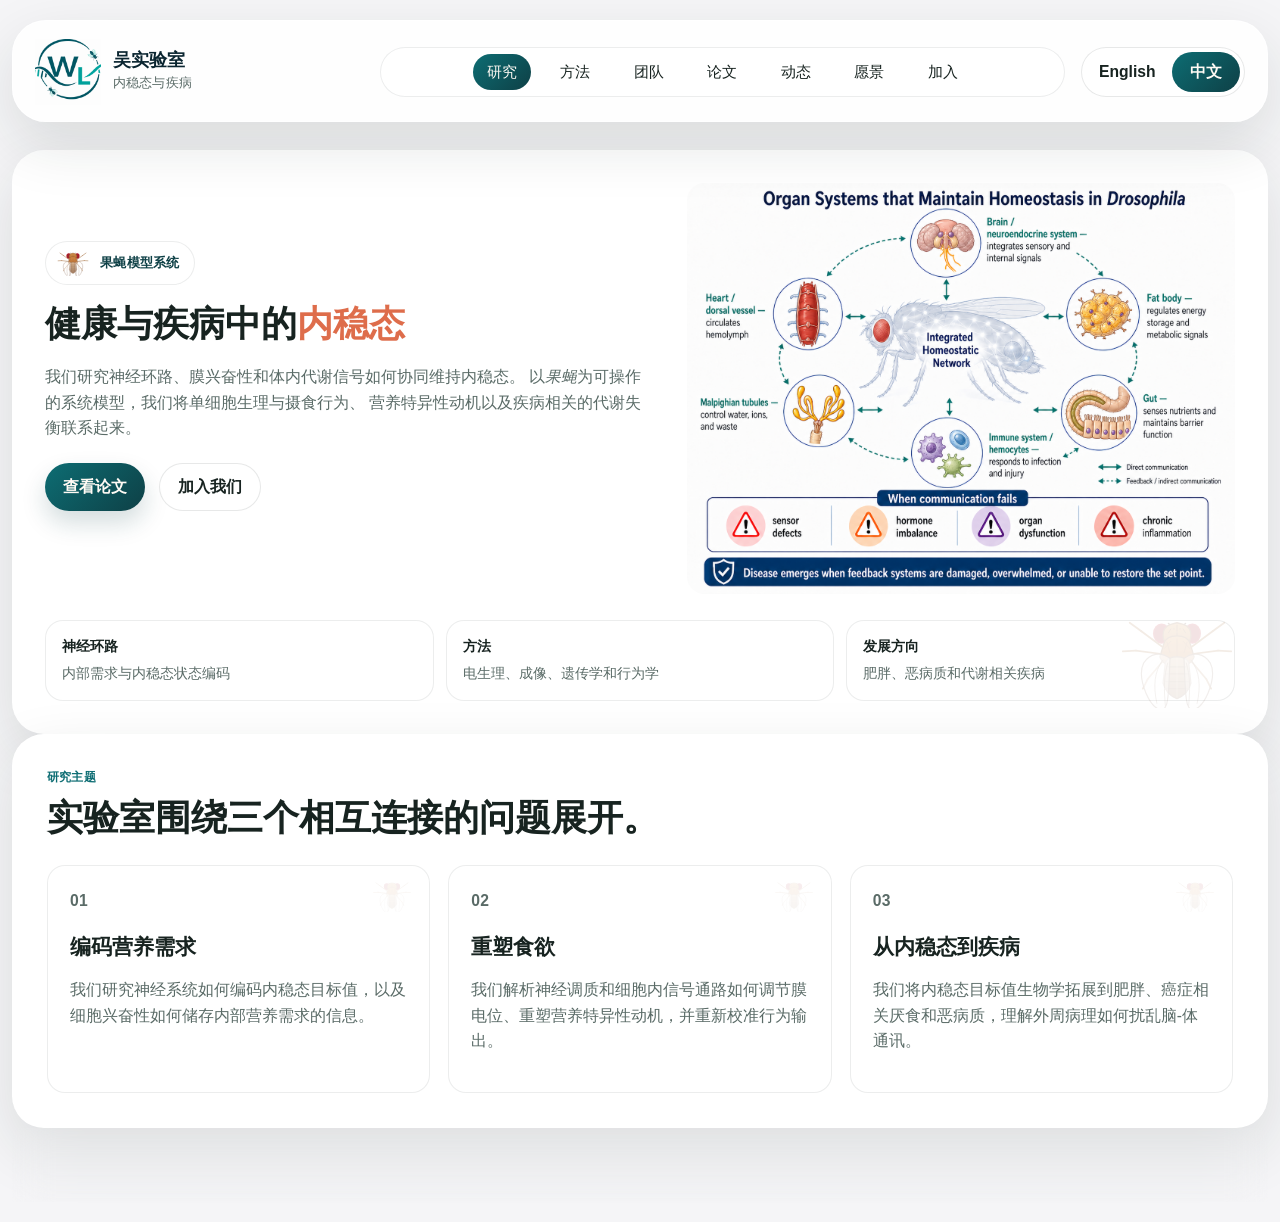
==== zh/index.html @ 18511878 "Refine Chinese nav rhythm" ====
<!DOCTYPE html>
<html lang="zh-Hans">
  <head>
    <meta charset="UTF-8" />
    <meta name="viewport" content="width=device-width, initial-scale=1.0" />
    <title>吴实验室 | 研究</title>
    <meta
      name="description"
      content="吴实验室研究蛋白质食欲、代谢和疾病中的神经调控机制。"
    />
    <link rel="alternate" hreflang="en" href="https://www.wuresearch.com/" />
    <link rel="alternate" hreflang="zh" href="https://www.wuresearch.com/zh/index.html" />
    <script>
      document.documentElement.classList.add("has-js");
    </script>
    <link rel="stylesheet" href="../styles.css?v=20260430-zh-nav-rhythm1" />
  </head>
  <body>
    <div class="page-shell">
      <header class="site-header">
        <a class="brand" href="./index.html" aria-label="吴实验室首页">
          <span class="brand-mark">WL</span>
          <span class="brand-text">
            <strong>吴实验室</strong>
            <span>内稳态与疾病</span>
          </span>
        </a>
        <nav class="site-nav" aria-label="主导航">
          <a class="is-active" href="./index.html">研究</a>
          <a href="./approach.html">方法</a>
          <a href="./people.html">团队</a>
          <a href="./publications.html">论文</a>
          <a href="./news.html">动态</a>
          <a href="./vision.html">愿景</a>
          <a href="./join.html">加入</a>
        </nav>
        <div class="language-switch" aria-label="语言">
          <a href="../index.html" lang="en">English</a>
          <span aria-current="true">中文</span>
        </div>
      </header>

      <main class="page-main">
        <section class="hero">
          <div class="hero-copy reveal">
            <div class="model-pill">
              <img src="../fly-badge-v2.svg" alt="" aria-hidden="true" />
              <span>果蝇模型系统</span>
            </div>
            <h1 class="hero-title hero-title-one-line">
              <span class="hero-line">健康与疾病中的<span class="hero-highlight">内稳态</span></span>
            </h1>
            <p class="hero-text">
              我们研究神经环路、膜兴奋性和体内代谢信号如何协同维持内稳态。
              以<em>果蝇</em>为可操作的系统模型，我们将单细胞生理与摄食行为、
              营养特异性动机以及疾病相关的代谢失衡联系起来。
            </p>
            <div class="hero-actions">
              <a class="button button-primary" href="./publications.html"
                >查看论文</a
              >
              <a class="button button-secondary" href="./join.html"
                >加入我们</a
              >
            </div>
          </div>

          <div class="hero-visual reveal" aria-hidden="true">
            <div class="signal-panel">
              <img
                class="hero-diagram"
                src="../him8.png"
                alt=""
              />
            </div>
          </div>

          <ul class="hero-metrics reveal" aria-label="研究方向概览">
            <li>
              <strong>神经环路</strong>
              <span>内部需求与内稳态状态编码</span>
            </li>
            <li>
              <strong>方法</strong>
              <span>电生理、成像、遗传学和行为学</span>
            </li>
            <li>
              <strong>发展方向</strong>
              <span>肥胖、恶病质和代谢相关疾病</span>
            </li>
          </ul>
        </section>

        <section class="section">
          <div class="section-heading reveal">
            <p class="eyebrow">研究主题</p>
            <h2 class="heading-one-line">实验室围绕三个相互连接的问题展开。</h2>
          </div>
          <div class="card-grid">
            <article class="feature-card reveal">
              <p class="card-index">01</p>
              <h3>编码营养需求</h3>
              <p>
                我们研究神经系统如何编码内稳态目标值，以及细胞兴奋性如何储存内部营养需求的信息。
              </p>
            </article>
            <article class="feature-card reveal">
              <p class="card-index">02</p>
              <h3>重塑食欲</h3>
              <p>
                我们解析神经调质和细胞内信号通路如何调节膜电位、重塑营养特异性动机，并重新校准行为输出。
              </p>
            </article>
            <article class="feature-card reveal">
              <p class="card-index">03</p>
              <h3>从内稳态到疾病</h3>
              <p>
                我们将内稳态目标值生物学拓展到肥胖、癌症相关厌食和恶病质，理解外周病理如何扰乱脑-体通讯。
              </p>
            </article>
          </div>
        </section>

      </main>

      <footer class="site-footer">
        <p><span id="year"></span> 吴实验室</p>
      </footer>
    </div>

    <script src="../script.js"></script>
  </body>
</html>
---- styles.css ----
:root {
  --bg: #f5f5f7;
  --paper: rgba(255, 255, 255, 0.92);
  --paper-strong: #ffffff;
  --ink: #172320;
  --muted: #5a6b67;
  --line: rgba(23, 35, 32, 0.12);
  --teal: #0d6d73;
  --teal-deep: #0e4046;
  --coral: #de6d4b;
  --gold: #c7a14a;
  --shadow: 0 22px 60px rgba(24, 38, 34, 0.12);
  --radius-xl: 32px;
  --radius-lg: 24px;
  --radius-md: 18px;
  --max-width: 1500px;
}

* {
  box-sizing: border-box;
}

html {
  scroll-behavior: smooth;
}

body {
  margin: 0;
  min-width: 320px;
  color: var(--ink);
  background: var(--bg);
  font-family: "Avenir Next", "Segoe UI", sans-serif;
}

html[lang="zh-Hans"] body {
  font-family:
    "PingFang SC",
    "Hiragino Sans GB",
    "Microsoft YaHei",
    "Noto Sans CJK SC",
    "Segoe UI",
    sans-serif;
}

body::before {
  content: none;
}

.page-shell {
  width: min(calc(100% - 24px), var(--max-width));
  margin: 20px auto;
}

.site-header,
.site-footer,
.section,
.hero,
.page-banner,
.spotlight-panel,
.join-panel {
  backdrop-filter: blur(18px);
}

.site-header {
  position: relative;
  z-index: 10;
  display: grid;
  grid-template-columns: minmax(238px, 0.48fr) minmax(660px, 1fr) auto;
  grid-template-areas: "brand nav language";
  align-items: center;
  gap: 16px;
  padding: 18px 22px 16px;
  background: rgba(255, 255, 255, 0.86);
  border: 1px solid rgba(255, 255, 255, 0.65);
  border-radius: 34px;
  box-shadow: var(--shadow);
}

.brand {
  grid-area: brand;
  display: inline-flex;
  align-items: center;
  gap: 12px;
  min-width: 0;
  color: inherit;
  text-decoration: none;
}

.brand-mark {
  display: block;
  flex: 0 0 auto;
  width: 66px;
  height: 66px;
  overflow: hidden;
  background: url("./him9.png?v=20260430-logo4") center / 148% auto no-repeat;
  color: transparent;
  font-size: 0;
}

.brand-text {
  display: grid;
  gap: 4px;
  min-width: 0;
}

.brand-text strong {
  color: #0a2530;
  font-size: 1.12rem;
  font-weight: 800;
  line-height: 0.98;
}

.brand-text span {
  color: var(--muted);
  font-size: 0.82rem;
  letter-spacing: 0.01em;
  white-space: nowrap;
}

.site-nav {
  grid-area: nav;
  display: flex;
  flex-wrap: nowrap;
  gap: clamp(28px, 3vw, 56px);
  align-items: center;
  justify-content: center;
  min-width: 0;
  width: 100%;
  overflow-x: visible;
  scrollbar-width: none;
  padding: 6px;
  border: 1px solid rgba(23, 35, 32, 0.08);
  border-radius: 999px;
  background: rgba(255, 255, 255, 0.42);
}

.site-nav::-webkit-scrollbar {
  display: none;
}

.site-nav a {
  flex: 0 0 auto;
  display: inline-flex;
  align-items: center;
  justify-content: center;
  color: var(--ink);
  text-decoration: none;
  font-size: 0.94rem;
  min-height: 36px;
  padding: 8px 14px;
  border-radius: 999px;
  text-align: center;
  transition:
    color 160ms ease,
    background-color 160ms ease,
    transform 160ms ease;
}

.site-nav a:hover,
.site-nav a:focus-visible {
  color: var(--teal);
  background: rgba(255, 255, 255, 0.56);
}

.site-nav a.is-active {
  color: #fffaf4;
  background: linear-gradient(135deg, var(--teal), var(--teal-deep));
}

.language-switch {
  grid-area: language;
  display: inline-flex;
  align-items: center;
  justify-self: end;
  gap: 3px;
  min-width: 164px;
  padding: 4px;
  border: 1px solid rgba(23, 35, 32, 0.1);
  border-radius: 999px;
  background: rgba(255, 255, 255, 0.78);
  font-size: 0.98rem;
  font-weight: 700;
  white-space: nowrap;
  box-shadow: inset 0 1px 0 rgba(255, 255, 255, 0.5);
}

.language-switch a,
.language-switch span {
  display: inline-flex;
  align-items: center;
  justify-content: center;
  flex: 1;
  min-height: 40px;
  padding: 0 13px;
  border-radius: 999px;
  color: var(--ink);
  text-decoration: none;
}

.language-switch a:hover,
.language-switch a:focus-visible {
  color: var(--teal);
  background: rgba(255, 255, 255, 0.72);
}

.language-switch span {
  color: #fffaf4;
  background: linear-gradient(135deg, var(--teal), var(--teal-deep));
}

.inline-link {
  color: var(--teal);
  font-weight: 700;
  text-decoration: none;
}

.hero {
  position: relative;
  display: grid;
  grid-template-columns: minmax(0, 1fr) minmax(390px, 0.9fr);
  gap: 24px 34px;
  align-items: center;
  margin-top: 28px;
  padding: 32px;
  background: #ffffff;
  border: 1px solid rgba(255, 255, 255, 0.72);
  border-radius: var(--radius-xl);
  box-shadow: var(--shadow);
  overflow: hidden;
}

.hero-copy {
  min-width: 0;
  max-width: none;
}

.hero::after,
.page-banner::after {
  position: absolute;
  right: 28px;
  bottom: 24px;
  width: 124px;
  height: 96px;
  background: url("./fly-badge-v2.svg") center / contain no-repeat;
  opacity: 0.12;
  pointer-events: none;
  content: "";
}

.page-banner::after {
  right: 18px;
  bottom: 14px;
  width: 108px;
  height: 84px;
  opacity: 0.07;
}

.page-main {
  margin-top: 28px;
}

.page-main > .section,
.page-main > .hero,
.page-main > .page-banner {
  margin-top: 0;
}

.page-main > * + * {
  margin-top: 24px;
}

.page-banner {
  position: relative;
  padding: 36px;
  background: #ffffff;
  border: 1px solid rgba(255, 255, 255, 0.72);
  border-radius: var(--radius-xl);
  box-shadow: var(--shadow);
}

.page-banner-grid {
  display: grid;
  grid-template-columns: minmax(0, 1.04fr) minmax(260px, 0.66fr);
  gap: 28px;
  align-items: center;
}

.page-banner-copy {
  min-width: 0;
  max-width: 38rem;
}

.page-banner h1 {
  margin: 0;
  max-width: 16ch;
  font-family: "Iowan Old Style", "Palatino Linotype", serif;
  font-size: clamp(1.72rem, 2.75vw, 2.55rem);
  line-height: 1.08;
  letter-spacing: -0.025em;
}

.page-banner-intro {
  max-width: 62ch;
  margin: 18px 0 0;
  color: var(--muted);
  font-size: 0.98rem;
  line-height: 1.68;
}

.page-banner-meta {
  display: grid;
  width: min(100%, 360px);
  gap: 14px;
  align-content: center;
  justify-self: end;
}

.page-banner-card {
  padding: 16px 18px;
  border: 1px solid rgba(23, 35, 32, 0.08);
  border-radius: var(--radius-md);
  background: rgba(255, 255, 255, 0.5);
  box-shadow: inset 0 1px 0 rgba(255, 255, 255, 0.42);
}

.page-banner-card strong {
  display: block;
  margin: 0 0 8px;
  color: var(--coral);
  font-size: 0.76rem;
  font-weight: 700;
  letter-spacing: 0.14em;
  text-transform: uppercase;
}

.page-banner-card p {
  margin: 0;
  color: var(--ink);
  font-size: 0.93rem;
  font-weight: 600;
  line-height: 1.42;
  max-width: 28ch;
}

.join-image-banner {
  display: grid;
  grid-template-columns: repeat(2, minmax(0, 1fr));
  gap: 18px;
  padding: 18px;
  background: #ffffff;
  border: 1px solid rgba(255, 255, 255, 0.68);
  border-radius: var(--radius-xl);
  box-shadow: var(--shadow);
}

.join-image-banner figure {
  margin: 0;
  overflow: hidden;
  border: 1px solid rgba(23, 35, 32, 0.08);
  border-radius: 8px;
  background: rgba(255, 255, 255, 0.42);
}

.join-image-banner img {
  display: block;
  width: 100%;
  aspect-ratio: 16 / 9;
  object-fit: cover;
}

.vision-image-banner {
  overflow: hidden;
  margin: 0 0 32px;
  padding: 0;
  background: rgba(255, 255, 255, 0.46);
  border: 1px solid rgba(23, 35, 32, 0.06);
  border-radius: var(--radius-xl);
}

.vision-image-banner img {
  display: block;
  width: 100%;
  height: auto;
  object-fit: contain;
  border-radius: var(--radius-xl);
}

.model-pill {
  display: inline-flex;
  align-items: center;
  gap: 10px;
  margin: 0 0 18px;
  padding: 8px 14px 8px 10px;
  border: 1px solid rgba(23, 35, 32, 0.08);
  border-radius: 999px;
  background: rgba(255, 255, 255, 0.62);
  color: var(--teal-deep);
  font-size: 0.8rem;
  font-weight: 700;
  letter-spacing: 0.06em;
  text-transform: uppercase;
  box-shadow: inset 0 1px 0 rgba(255, 255, 255, 0.4);
}

.model-pill img {
  width: 34px;
  height: 26px;
  object-fit: contain;
}

.eyebrow {
  margin: 0 0 10px;
  color: var(--teal);
  font-size: 0.78rem;
  font-weight: 700;
  letter-spacing: 0.14em;
  text-transform: uppercase;
}

.hero h1,
.section-heading h2,
.spotlight-copy h2,
.vision-copy h2,
.join-panel h2 {
  margin: 0;
  font-family: "Iowan Old Style", "Palatino Linotype", serif;
  font-weight: 700;
  line-height: 1.06;
}

.hero h1 {
  max-width: 20ch;
  font-size: clamp(1.82rem, 3vw, 2.6rem);
  letter-spacing: -0.025em;
  line-height: 1.08;
}

html[lang="zh-Hans"] .hero h1,
html[lang="zh-Hans"] .page-banner h1,
html[lang="zh-Hans"] .section-heading h2,
html[lang="zh-Hans"] .spotlight-copy h2,
html[lang="zh-Hans"] .vision-copy h2,
html[lang="zh-Hans"] .join-panel h2 {
  max-width: 18ch;
  letter-spacing: 0;
  line-height: 1.18;
}

html[lang="zh-Hans"] .eyebrow,
html[lang="zh-Hans"] .model-pill,
html[lang="zh-Hans"] .page-banner-card strong,
html[lang="zh-Hans"] .card-index,
html[lang="zh-Hans"] .timeline-year,
html[lang="zh-Hans"] .person-role,
html[lang="zh-Hans"] .news-date,
html[lang="zh-Hans"] .publication-year {
  letter-spacing: 0.02em;
}

html[lang="zh-Hans"] .site-nav a,
html[lang="zh-Hans"] .language-switch {
  letter-spacing: 0;
}

html[lang="zh-Hans"] .site-nav {
  gap: 0;
  justify-content: space-between;
  padding: 6px clamp(72px, 10vw, 92px);
}

html[lang="zh-Hans"] .hero h1 {
  max-width: 22ch;
  font-size: clamp(1.72rem, 2.8vw, 2.38rem);
}

.heading-one-line {
  max-width: none !important;
  white-space: nowrap;
}

.heading-balanced-lines {
  max-width: none !important;
}

.heading-balanced-lines span {
  display: block;
  white-space: nowrap;
}

.hero-title {
  display: grid;
  gap: 0;
}

.hero h1.hero-title-wide {
  max-width: 42ch;
}

.hero h1.hero-title-one-line {
  max-width: none;
  font-size: clamp(1.7rem, 2.35vw, 2.24rem);
  white-space: nowrap;
}

.hero-line {
  display: block;
  white-space: nowrap;
}

.hero-highlight {
  color: var(--coral);
  font-size: inherit;
}

.hero-text,
.section-lead,
.spotlight-copy p,
.approach-column p,
.vision-copy p,
.join-panel p,
.feature-card p,
.timeline-item p,
.contact-box p {
  color: var(--muted);
  line-height: 1.65;
  font-size: 0.98rem;
}

.hero-text {
  max-width: 76ch;
  margin: 18px 0 22px;
}

.email-contact {
  display: inline-flex;
  align-items: center;
  gap: 10px;
}

.email-icon {
  display: inline-grid;
  place-items: center;
  width: 34px;
  height: 34px;
  flex: 0 0 auto;
  color: var(--ink);
}

.email-icon svg {
  display: block;
  width: 100%;
  height: 100%;
  fill: currentColor;
}

.hero-actions {
  display: flex;
  flex-wrap: wrap;
  gap: 14px;
  margin-top: 6px;
  margin-bottom: 24px;
}

.button {
  display: inline-flex;
  align-items: center;
  justify-content: center;
  min-height: 48px;
  padding: 0 18px;
  border-radius: 999px;
  font-weight: 700;
  text-decoration: none;
  transition:
    transform 160ms ease,
    box-shadow 160ms ease,
    background-color 160ms ease;
}

.button:hover,
.button:focus-visible {
  transform: translateY(-2px);
}

.button-primary {
  color: #fffaf4;
  background: linear-gradient(135deg, var(--teal), var(--teal-deep));
  box-shadow: 0 12px 24px rgba(14, 64, 70, 0.18);
}

.button-secondary {
  color: var(--ink);
  background: rgba(255, 255, 255, 0.58);
  border: 1px solid rgba(23, 35, 32, 0.1);
}

.hero-metrics {
  grid-column: 1 / -1;
  display: grid;
  grid-template-columns: repeat(3, minmax(0, 1fr));
  gap: 12px;
  padding: 0;
  margin: 2px 0 0;
  list-style: none;
}

.hero-metrics li,
.feature-card,
.approach-column,
.timeline-item,
.vision-panel,
.contact-box,
.publication-item,
.person-card,
.news-item {
  border: 1px solid rgba(23, 35, 32, 0.08);
  border-radius: var(--radius-md);
  background: rgba(255, 255, 255, 0.48);
  box-shadow: inset 0 1px 0 rgba(255, 255, 255, 0.4);
}

.hero-metrics li {
  padding: 16px;
}

.hero-metrics strong {
  display: block;
  margin-bottom: 8px;
  font-size: 0.88rem;
}

.hero-metrics span {
  color: var(--muted);
  font-size: 0.85rem;
  line-height: 1.5;
}

.hero-visual {
  display: grid;
  place-items: center;
  align-self: stretch;
}

.signal-panel {
  width: min(100%, 780px);
}

.hero-diagram {
  display: block;
  width: 100%;
  height: auto;
  border-radius: var(--radius-md);
  overflow: hidden;
}

.section {
  margin-top: 24px;
  padding: 34px;
  background: #ffffff;
  border: 1px solid rgba(255, 255, 255, 0.62);
  border-radius: var(--radius-xl);
  box-shadow: var(--shadow);
}

.section-heading {
  max-width: 780px;
}

.section-heading h2,
.spotlight-copy h2,
.vision-copy h2,
.join-panel h2 {
  font-size: clamp(1.62rem, 2.85vw, 2.45rem);
  letter-spacing: -0.025em;
}

.section-lead {
  max-width: 70ch;
  margin: 18px 0 0;
}

.card-grid,
.timeline {
  display: grid;
  grid-template-columns: repeat(3, minmax(0, 1fr));
  gap: 18px;
}

.card-grid {
  margin-top: 26px;
}

.feature-card,
.approach-column,
.timeline-item,
.vision-panel,
.contact-box,
.publication-item,
.person-card,
.news-item {
  position: relative;
  padding: 22px;
}

.feature-card::before,
.approach-column::before,
.timeline-item::before,
.publication-item::before,
.person-card::before,
.news-item::before {
  position: absolute;
  right: 16px;
  top: 14px;
  width: 42px;
  height: 32px;
  background: url("./fly-badge-v2.svg") center / contain no-repeat;
  opacity: 0.08;
  content: "";
}

.card-index,
.timeline-year {
  margin: 0 0 18px;
  color: var(--coral);
  font-size: 0.82rem;
  font-weight: 700;
  letter-spacing: 0.12em;
  text-transform: uppercase;
}

.feature-card h3,
.approach-column h3,
.timeline-item h3,
.vision-panel h3,
.contact-box h3 {
  margin: 0 0 12px;
  font-family: "Iowan Old Style", "Palatino Linotype", serif;
  font-size: 1.34rem;
}

.spotlight-panel,
.join-panel {
  display: grid;
  grid-template-columns: minmax(0, 0.94fr) minmax(0, 1.06fr);
  gap: 20px;
  padding: 0;
  background: none;
  border: none;
  box-shadow: none;
}

.spotlight {
  padding: 0;
  background: none;
  border: none;
  box-shadow: none;
}

.spotlight-panel {
  gap: 0;
  overflow: hidden;
  border-radius: var(--radius-xl);
  background: #ffffff;
  border: 1px solid rgba(255, 255, 255, 0.78);
  box-shadow: var(--shadow);
}

.spotlight-copy,
.quote-block,
.join-panel > div,
.contact-box {
  padding: 32px;
  border-radius: var(--radius-xl);
}

.spotlight-copy,
.join-panel > div:first-child {
  background: #ffffff;
  border: 1px solid rgba(255, 255, 255, 0.72);
  box-shadow: var(--shadow);
}

.spotlight-copy {
  padding: 38px 34px 38px 38px;
  background: none;
  border: none;
  box-shadow: none;
}

.quote-block {
  position: relative;
  display: grid;
  place-items: center;
  padding: 38px 38px 38px 18px;
  background: none;
  border: none;
  box-shadow: none;
  overflow: hidden;
}

.quote-block::before {
  position: absolute;
  inset: 18px 20px 18px auto;
  width: 280px;
  height: 280px;
  border-radius: 50%;
  background: radial-gradient(circle, rgba(13, 109, 115, 0.06), transparent 72%);
  content: "";
}

.quote-flow-graphic {
  position: relative;
  z-index: 1;
  display: block;
  width: 100%;
  height: auto;
  max-width: 100%;
  border-radius: 24px;
}

.approach-image-card {
  display: flex;
  align-self: stretch;
  align-items: center;
  justify-content: center;
  min-width: 0;
  margin: 0;
  padding: 14px;
  overflow: hidden;
  border: 1px solid rgba(23, 35, 32, 0.08);
  border-radius: var(--radius-lg);
  background: rgba(255, 255, 255, 0.62);
  box-shadow: inset 0 1px 0 rgba(255, 255, 255, 0.4);
}

.approach-image-card img {
  display: block;
  width: 100%;
  height: auto;
  max-height: 560px;
  border-radius: 6px;
  object-fit: contain;
}

.approach-layout {
  display: grid;
  grid-template-columns: minmax(320px, 0.9fr) minmax(0, 1.1fr);
  gap: 28px;
  align-items: stretch;
  margin-top: 0;
}

.approach-toolkit {
  display: flex;
  flex-direction: column;
  gap: 20px;
  min-height: 100%;
  padding: 28px;
  border-radius: var(--radius-lg);
}

.toolkit-heading {
  max-width: 34rem;
}

.toolkit-heading h3 {
  margin-bottom: 10px;
}

.toolkit-heading p {
  margin: 0;
  color: var(--muted);
  font-size: 0.96rem;
  line-height: 1.55;
}

.toolkit-groups {
  display: grid;
  flex: 1;
  grid-template-rows: repeat(4, minmax(0, 1fr));
  gap: 14px;
}

.toolkit-item {
  display: grid;
  grid-template-columns: 46px minmax(0, 1fr);
  gap: 14px;
  align-items: center;
  min-height: 0;
  padding: 16px 18px;
  border: 1px solid rgba(23, 35, 32, 0.08);
  border-radius: 8px;
  background: rgba(255, 255, 255, 0.42);
}

.toolkit-item span {
  display: grid;
  place-items: center;
  width: 38px;
  height: 38px;
  border-radius: 50%;
  background: rgba(13, 109, 115, 0.1);
  color: var(--teal-deep);
  font-size: 0.76rem;
  font-weight: 800;
}

.toolkit-item h4 {
  margin: 0 0 4px;
  font-size: 1rem;
  line-height: 1.2;
}

.toolkit-item p {
  margin: 0;
  color: var(--muted);
  font-size: 0.9rem;
  line-height: 1.42;
}

.vision-layout,
.publication-list,
.people-grid,
.news-list {
  display: grid;
  grid-template-columns: repeat(2, minmax(0, 1fr));
  gap: 20px;
  margin-top: 26px;
}

.publication-list-single {
  grid-template-columns: 1fr;
}

.people-grid-column,
.news-list-column {
  grid-template-columns: 1fr;
}

.people-grid.people-grid-column,
.news-list.news-list-column {
  display: grid;
  grid-template-columns: minmax(0, 1fr) !important;
}

.publication-list-column {
  grid-template-columns: 1fr;
  gap: 0;
}

.publication-list.publication-list-force-single {
  display: grid;
  grid-template-columns: minmax(0, 1fr) !important;
  gap: 0;
}

.publication-list-column .publication-item {
  padding: 22px 0 20px;
}

.publication-list-column .publication-item {
  background: transparent;
  border: none;
  border-bottom: 1px solid rgba(23, 35, 32, 0.12);
  border-radius: 0;
  box-shadow: none;
}

.publication-list-column .publication-item::before {
  display: none;
}

.publication-list-column .publication-item h3 {
  margin: 0 0 8px;
  max-width: none;
  font-size: 1.42rem;
  line-height: 1.18;
  text-wrap: pretty;
}

.publication-list-column .publication-year {
  margin-bottom: 8px;
}

.publication-authors {
  margin: 0 0 6px;
  color: var(--teal);
  font-size: 0.94rem;
  font-weight: 700;
  line-height: 1.5;
}

.publication-list-column .publication-meta {
  margin-bottom: 0;
  color: var(--muted);
  font-size: 0.92rem;
  font-weight: 600;
  line-height: 1.55;
}

.publication-list-column .publication-item:last-child {
  padding-bottom: 0;
  border-bottom: none;
}

.people-list-style,
.news-list-style {
  gap: 0;
}

.people-list-style .person-card,
.news-list-style .news-item {
  background: transparent;
  border: none;
  border-bottom: 1px solid rgba(23, 35, 32, 0.12);
  border-radius: 0;
  box-shadow: none;
  padding: 24px 0 22px;
}

.people-list-style .person-card::before,
.news-list-style .news-item::before {
  display: none;
}

.people-list-style .person-card:last-child,
.news-list-style .news-item:last-child {
  padding-bottom: 0;
  border-bottom: none;
}

.people-list-style .person-card h3,
.news-list-style .news-item h3 {
  margin: 0 0 8px;
  max-width: 38ch;
  font-size: 1.42rem;
  line-height: 1.18;
}

.people-list-style .person-role,
.news-list-style .news-date {
  margin-bottom: 8px;
}

.people-list-style .person-card-featured {
  display: grid;
  grid-template-columns: 140px minmax(0, 1fr);
  gap: 22px;
  align-items: start;
}

.people-list-style .person-photo {
  width: 140px;
  border-radius: 18px;
  box-shadow: 0 12px 24px rgba(24, 38, 34, 0.1);
}

.people-list-style .person-card p:last-child,
.news-list-style .news-item p:last-child {
  margin-bottom: 0;
  color: var(--muted);
  line-height: 1.55;
}

.people-list-style .person-card.person-card-opportunity {
  display: grid;
  grid-template-columns: 140px minmax(0, 1fr);
  gap: 22px;
  align-items: center;
  margin-top: 28px;
  padding: 28px 0 0;
  background: transparent;
  border: none;
  border-radius: 8px;
  box-shadow: none;
}

.future-member-photo {
  display: block;
  width: 140px;
  aspect-ratio: 1 / 1;
  object-fit: contain;
  border-radius: 18px;
}

.people-list-style .person-card-opportunity .person-role {
  margin-bottom: 12px;
  color: var(--coral);
}

.people-list-style .person-card-opportunity h3 {
  max-width: none;
  margin-bottom: 0;
  font-size: 1.32rem;
  line-height: 1.24;
  overflow-x: auto;
  white-space: nowrap;
}

.news-list-style .news-item {
  max-width: 52rem;
}

.news-list-style .news-item h3 {
  max-width: 30ch;
}

.person-role,
.news-date {
  margin: 0 0 10px;
  color: var(--coral);
  font-size: 0.82rem;
  font-weight: 700;
  letter-spacing: 0.12em;
  text-transform: uppercase;
}

.person-card h3,
.news-item h3 {
  margin: 0 0 12px;
  font-family: "Iowan Old Style", "Palatino Linotype", serif;
  font-size: 1.32rem;
}

.person-card-featured {
  display: grid;
  grid-template-columns: 180px 1fr;
  gap: 20px;
  align-items: center;
}

.person-copy {
  min-width: 0;
}

.person-photo {
  display: block;
  width: 180px;
  aspect-ratio: 1 / 1;
  object-fit: cover;
  object-position: center top;
  margin: 0;
  border-radius: 20px;
  box-shadow: 0 14px 28px rgba(24, 38, 34, 0.12);
}

.person-card p:last-child,
.news-item p:last-child {
  margin-bottom: 0;
}

.publication-item h3 {
  margin: 0 0 10px;
  font-family: "Iowan Old Style", "Palatino Linotype", serif;
  font-size: 1.25rem;
  line-height: 1.2;
}

.publication-year,
.publication-meta {
  margin: 0 0 10px;
}

.publication-year {
  color: var(--coral);
  font-size: 0.82rem;
  font-weight: 700;
  letter-spacing: 0.12em;
  text-transform: uppercase;
}

.publication-meta {
  color: var(--teal);
  font-size: 0.9rem;
  font-weight: 700;
}

.publication-item p:last-child {
  margin-bottom: 0;
}

.stack-list {
  display: grid;
  gap: 12px;
  padding: 0;
  margin: 0;
  list-style: none;
}

.stack-list li {
  position: relative;
  padding-left: 20px;
  color: var(--muted);
  line-height: 1.55;
}

.stack-list li::before {
  position: absolute;
  left: 0;
  top: 0.55em;
  width: 8px;
  height: 8px;
  border-radius: 50%;
  background: var(--coral);
  content: "";
}

.timeline {
  margin-top: 26px;
}

.timeline-item {
  position: relative;
  overflow: hidden;
}

.timeline-item::after {
  position: absolute;
  inset: auto -24px -24px auto;
  width: 100px;
  height: 100px;
  border-radius: 50%;
  background: radial-gradient(circle, rgba(199, 161, 74, 0.16), transparent 68%);
  content: "";
}

.vision-layout {
  align-items: start;
  margin-top: 0;
}

.vision-copy,
.vision-panel {
  padding: 0;
  background: none;
  border: none;
  box-shadow: none;
}

.vision-panel {
  padding: 28px;
  background: rgba(255, 255, 255, 0.52);
  border: 1px solid rgba(23, 35, 32, 0.08);
  border-radius: var(--radius-xl);
}

.join-panel {
  align-items: stretch;
  grid-template-columns: repeat(2, minmax(0, 1fr));
  gap: 18px;
}

.join-section {
  padding: 18px;
  background: #ffffff;
  border: 1px solid rgba(255, 255, 255, 0.68);
  border-radius: var(--radius-xl);
  box-shadow: var(--shadow);
}

.join-panel > div,
.join-panel .contact-box {
  border-radius: 8px;
}

.join-panel .contact-box {
  background: #ffffff;
  border: 1px solid rgba(255, 255, 255, 0.72);
  box-shadow: var(--shadow);
}

.contact-box {
  display: grid;
  align-content: start;
  gap: 10px;
  background: rgba(255, 255, 255, 0.52);
}

.site-footer {
  display: flex;
  justify-content: space-between;
  gap: 20px;
  padding: 22px 10px 34px;
  color: var(--muted);
  font-size: 0.86rem;
}

.site-footer p {
  margin: 0;
}

.has-js .reveal {
  opacity: 0;
  transform: translateY(18px);
  transition:
    opacity 720ms ease,
    transform 720ms ease;
}

.has-js .reveal.is-visible {
  opacity: 1;
  transform: translateY(0);
}

@media (prefers-reduced-motion: reduce) {
  html {
    scroll-behavior: auto;
  }

  .button,
  .has-js .reveal {
    transition: none;
  }

  .has-js .reveal {
    opacity: 1;
    transform: none;
  }
}

@media (max-width: 1120px) {
  .site-header {
    grid-template-columns: minmax(0, 1fr) auto;
    grid-template-areas:
      "brand language"
      "nav nav";
  }
}

@media (max-width: 1024px) {
  .hero,
  .spotlight-panel,
  .join-panel,
  .approach-layout,
  .vision-layout,
  .card-grid,
  .timeline,
  .publication-list,
  .people-grid,
  .news-list {
    grid-template-columns: 1fr;
  }

  .hero h1 {
    max-width: 20ch;
    font-size: clamp(1.78rem, 3.7vw, 2.42rem);
  }

  .hero h1.hero-title-one-line {
    max-width: none;
    font-size: clamp(1.62rem, 2.75vw, 2.1rem);
    white-space: nowrap;
  }

  .hero-title-one-line .hero-line {
    white-space: nowrap;
  }

  .hero-line {
    white-space: normal;
  }

  .hero-metrics {
    grid-template-columns: 1fr;
  }

  .signal-panel {
    max-width: 620px;
  }

  .page-banner-grid {
    grid-template-columns: 1fr;
  }

  .page-banner-meta {
    width: 100%;
    justify-self: stretch;
    grid-template-columns: repeat(2, minmax(0, 1fr));
  }

  .join-image-banner {
    grid-template-columns: 1fr;
  }
}

@media (max-width: 720px) {
  .page-shell {
    width: min(calc(100% - 20px), var(--max-width));
    margin: 10px auto;
  }

  .site-header {
    position: static;
    grid-template-columns: minmax(0, 1fr) auto;
    grid-template-areas:
      "brand language"
      "nav nav";
    padding: 16px 18px;
    border-radius: 28px;
  }

  .brand {
    gap: 10px;
  }

  .brand-mark {
    width: 54px;
    height: 54px;
  }

  .brand-text strong {
    font-size: 1rem;
  }

  .brand-text span {
    font-size: 0.74rem;
  }

  .site-nav {
    justify-content: center;
    gap: 4px;
    overflow-x: auto;
  }

  html[lang="zh-Hans"] .site-nav {
    justify-content: center;
    gap: 4px;
    padding: 6px;
  }

  .site-nav a {
    flex: 0 0 auto;
    font-size: 0.86rem;
    min-height: 34px;
    padding: 7px 9px;
  }

  .language-switch {
    min-width: 132px;
    font-size: 0.9rem;
  }

  .language-switch a,
  .language-switch span {
    min-height: 36px;
    padding: 0 10px;
  }

  .hero,
  .section {
    padding: 24px 20px;
  }

  .hero::after,
  .page-banner::after {
    width: 88px;
    height: 68px;
    right: 18px;
    bottom: 18px;
  }

  .signal-card {
    min-width: 0;
    max-width: 140px;
    padding: 12px;
  }

  .spotlight-copy,
  .quote-block,
  .join-panel > div,
  .contact-box {
    padding: 24px 20px;
  }

  .hero h1 {
    max-width: 20ch;
    font-size: clamp(1.58rem, 6vw, 2.08rem);
    line-height: 1.1;
  }

  .hero h1.hero-title-one-line {
    max-width: 20ch;
    white-space: normal;
  }

  .hero-title-one-line .hero-line {
    white-space: normal;
  }

  .hero-copy {
    max-width: none;
  }

  .page-banner h1,
  .section-heading h2,
  .spotlight-copy h2,
  .vision-copy h2,
  .join-panel h2 {
    font-size: clamp(1.36rem, 5.5vw, 1.88rem);
    line-height: 1.12;
  }

  .page-banner-meta {
    grid-template-columns: 1fr;
  }

  .feature-card h3,
  .approach-column h3,
  .timeline-item h3,
  .vision-panel h3,
  .contact-box h3,
  .publication-list-column .publication-item h3,
  .people-list-style .person-card h3,
  .news-list-style .news-item h3 {
    font-size: 1.2rem;
  }

  .site-footer {
    flex-direction: column;
    padding: 20px 6px 28px;
  }

  .person-card-featured {
    grid-template-columns: 1fr;
  }

  .people-list-style .person-card.person-card-opportunity {
    grid-template-columns: 1fr;
    gap: 18px;
  }

  .person-photo {
    width: min(100%, 160px);
    margin: 0 0 16px;
  }

  .future-member-photo {
    width: min(100%, 160px);
  }
}

@media (max-width: 460px) {
  .brand-text span {
    display: none;
  }
}
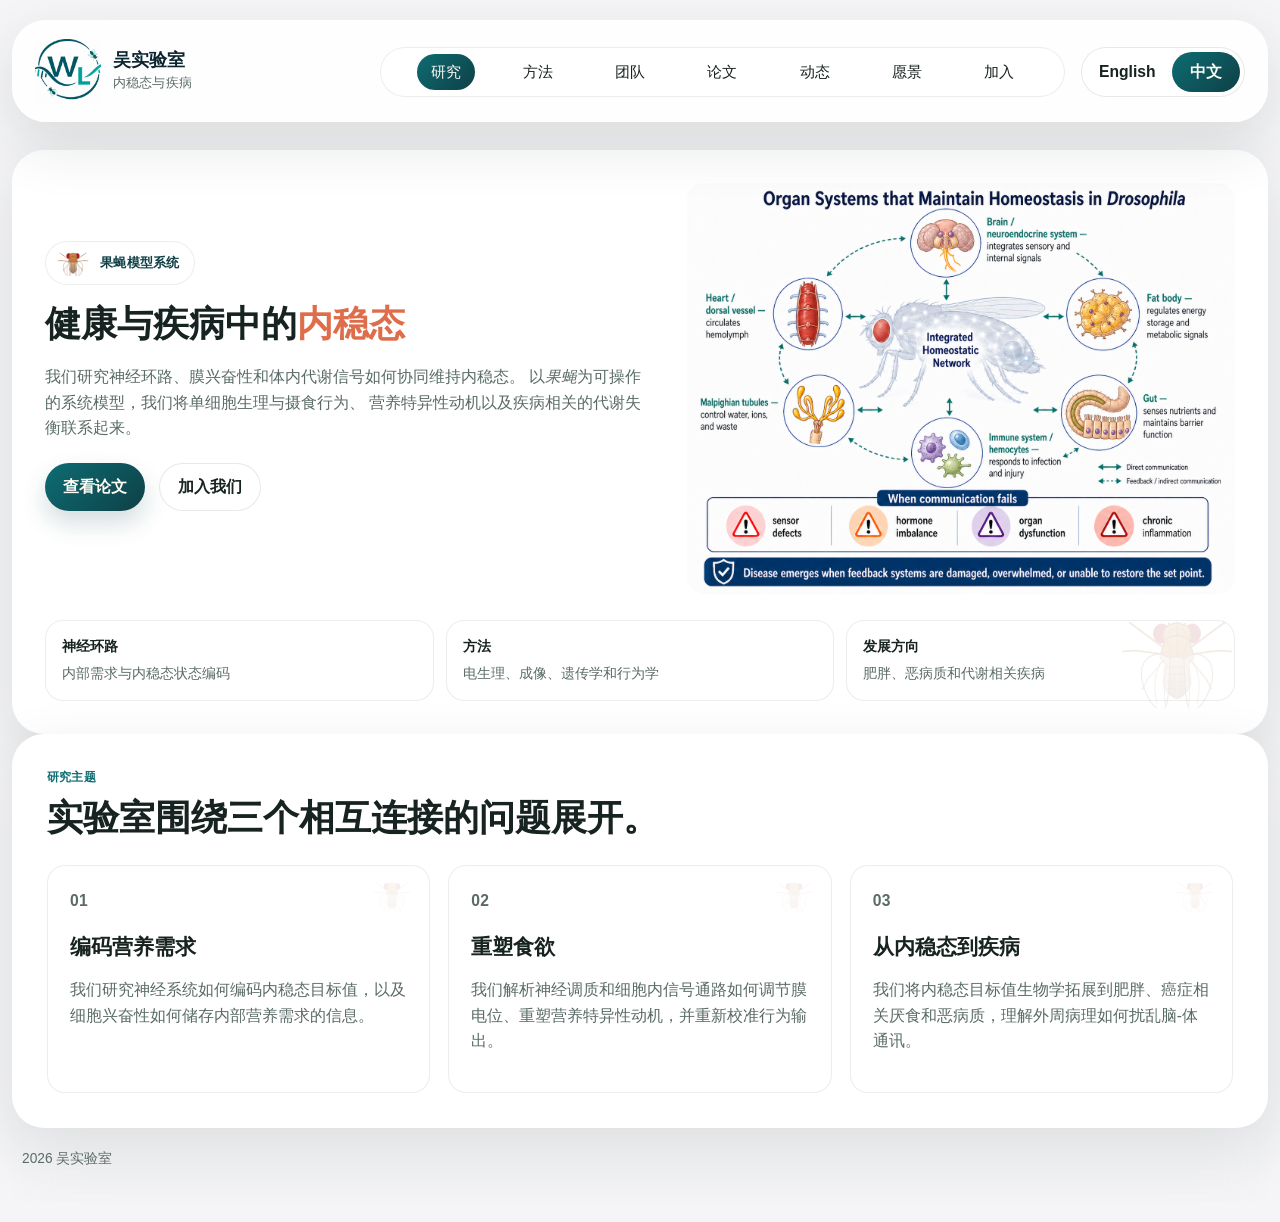
==== commit 5c78211c: "Reduce Chinese nav side padding" ====
--- a/zh/index.html
+++ b/zh/index.html
@@ -13,7 +13,7 @@
     <script>
       document.documentElement.classList.add("has-js");
     </script>
-    <link rel="stylesheet" href="../styles.css?v=20260430-zh-nav-rhythm1" />
+    <link rel="stylesheet" href="../styles.css?v=20260430-zh-nav-rhythm2" />
   </head>
   <body>
     <div class="page-shell">
--- a/styles.css
+++ b/styles.css
@@ -465,7 +465,7 @@
 html[lang="zh-Hans"] .site-nav {
   gap: 0;
   justify-content: space-between;
-  padding: 6px clamp(72px, 10vw, 92px);
+  padding: 6px clamp(22px, 4vw, 36px);
 }
 
 html[lang="zh-Hans"] .hero h1 {
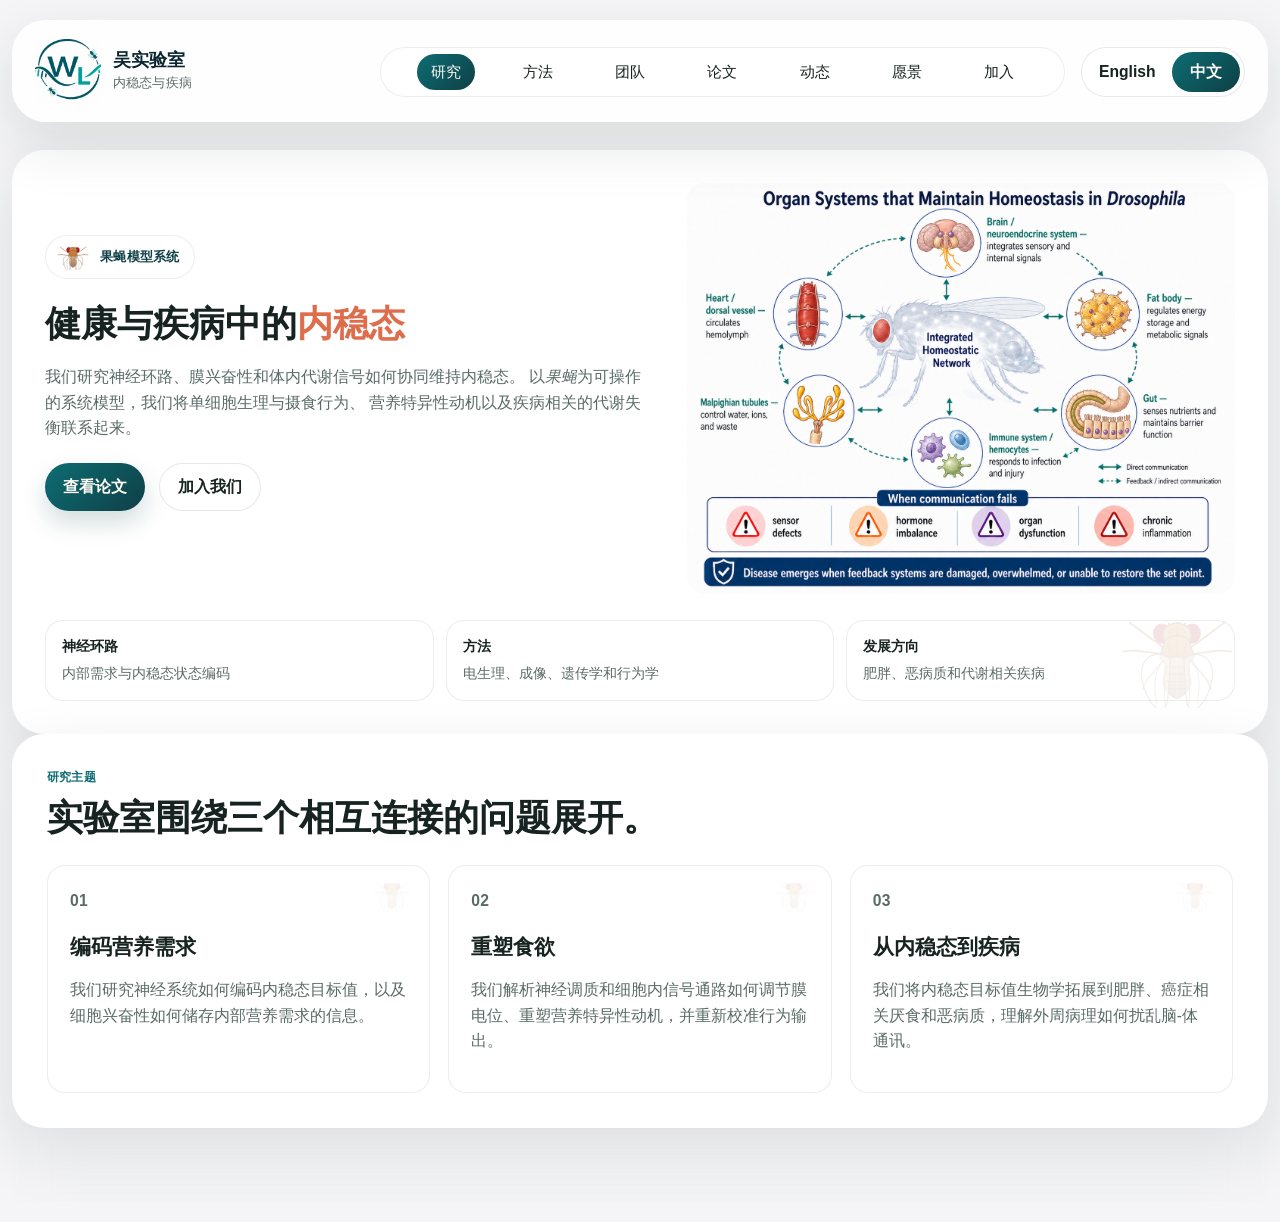
==== commit 7be0f2d2: "Adjust hero pill and button spacing" ====
--- a/zh/index.html
+++ b/zh/index.html
@@ -13,7 +13,7 @@
     <script>
       document.documentElement.classList.add("has-js");
     </script>
-    <link rel="stylesheet" href="../styles.css?v=20260430-zh-nav-rhythm2" />
+    <link rel="stylesheet" href="../styles.css?v=20260430-hero-balance2" />
   </head>
   <body>
     <div class="page-shell">
--- a/styles.css
+++ b/styles.css
@@ -399,6 +399,7 @@
   font-weight: 700;
   letter-spacing: 0.06em;
   text-transform: uppercase;
+  transform: translateY(-6px);
   box-shadow: inset 0 1px 0 rgba(255, 255, 255, 0.4);
 }
 
@@ -557,7 +558,7 @@
   display: flex;
   flex-wrap: wrap;
   gap: 14px;
-  margin-top: 6px;
+  margin-top: 14px;
   margin-bottom: 24px;
 }
 
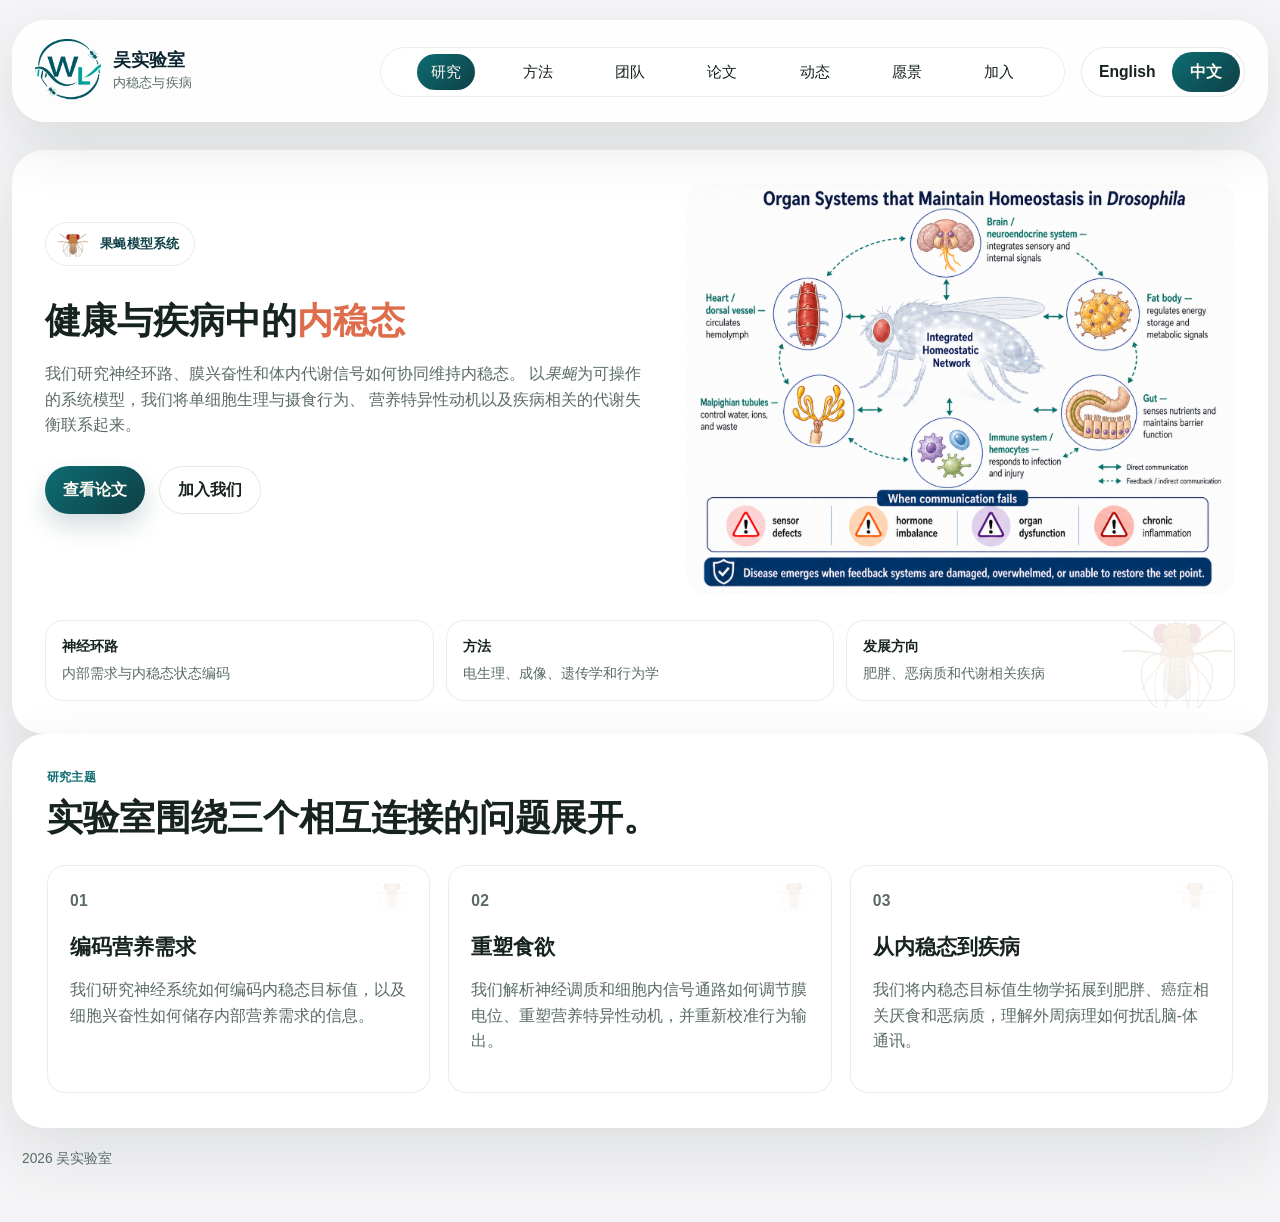
==== commit 476b9b6f: "Make hero spacing adjustment visible" ====
--- a/zh/index.html
+++ b/zh/index.html
@@ -13,7 +13,7 @@
     <script>
       document.documentElement.classList.add("has-js");
     </script>
-    <link rel="stylesheet" href="../styles.css?v=20260430-hero-balance2" />
+    <link rel="stylesheet" href="../styles.css?v=20260430-hero-balance3" />
   </head>
   <body>
     <div class="page-shell">
--- a/styles.css
+++ b/styles.css
@@ -399,7 +399,7 @@
   font-weight: 700;
   letter-spacing: 0.06em;
   text-transform: uppercase;
-  transform: translateY(-6px);
+  transform: translateY(-16px);
   box-shadow: inset 0 1px 0 rgba(255, 255, 255, 0.4);
 }
 
@@ -558,7 +558,7 @@
   display: flex;
   flex-wrap: wrap;
   gap: 14px;
-  margin-top: 14px;
+  margin-top: 28px;
   margin-bottom: 24px;
 }
 
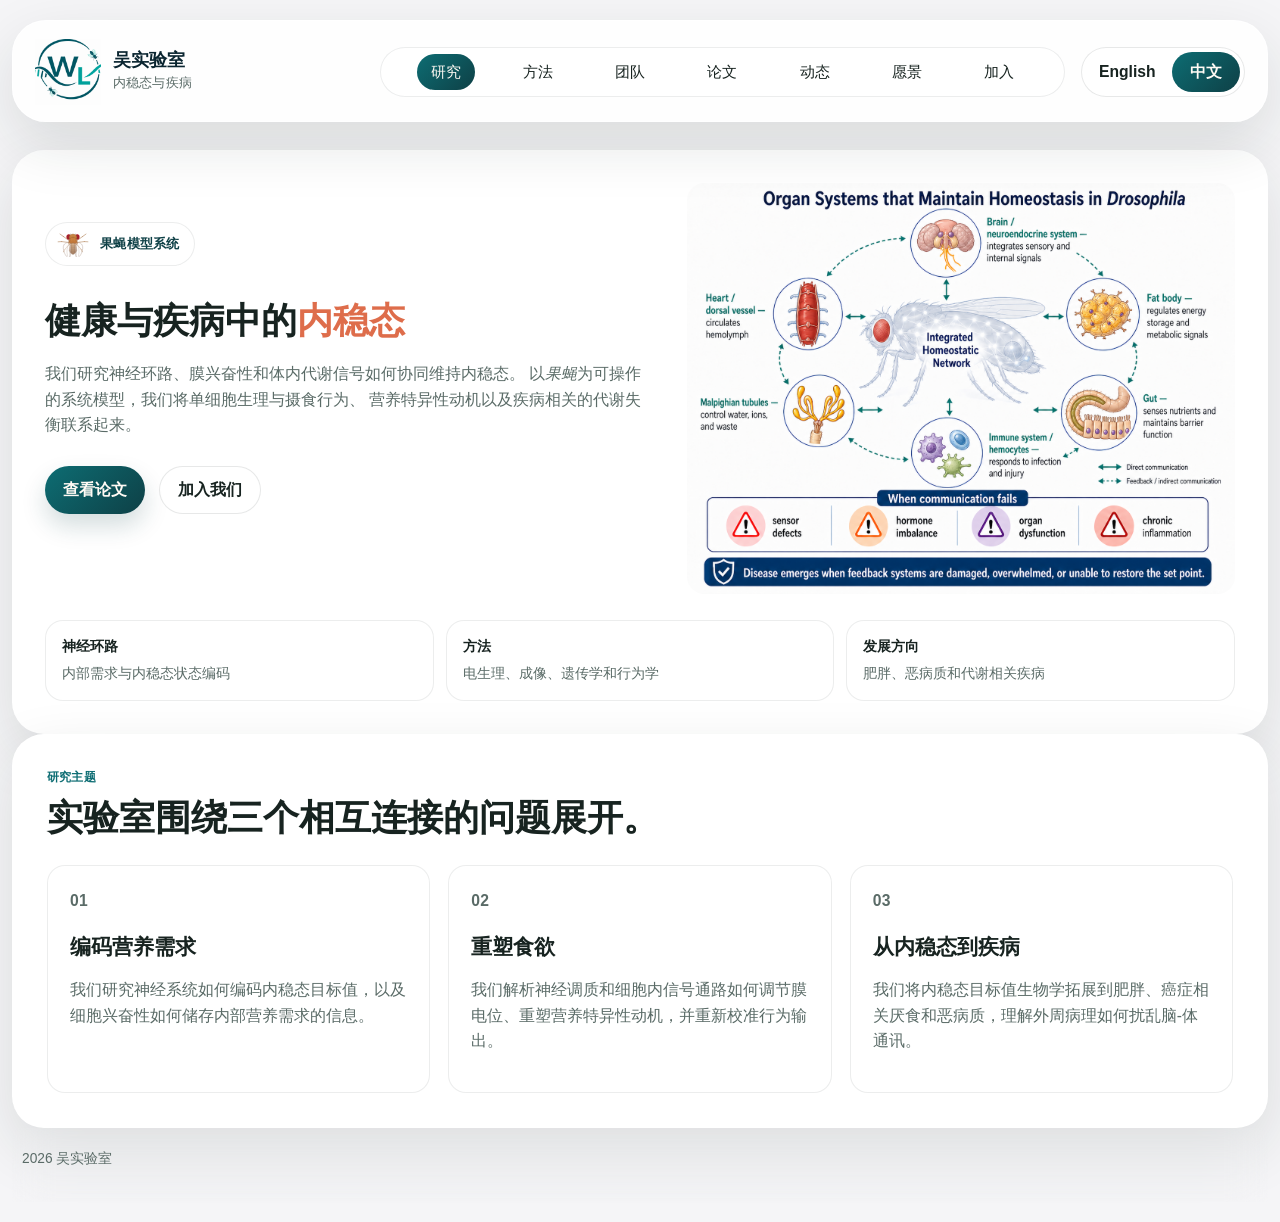
==== commit fed4e3a7: "Remove decorative fly badges" ====
--- a/zh/index.html
+++ b/zh/index.html
@@ -13,7 +13,7 @@
     <script>
       document.documentElement.classList.add("has-js");
     </script>
-    <link rel="stylesheet" href="../styles.css?v=20260430-hero-balance3" />
+    <link rel="stylesheet" href="../styles.css?v=20260430-fly-cleanup" />
   </head>
   <body>
     <div class="page-shell">
--- a/styles.css
+++ b/styles.css
@@ -234,27 +234,6 @@
   max-width: none;
 }
 
-.hero::after,
-.page-banner::after {
-  position: absolute;
-  right: 28px;
-  bottom: 24px;
-  width: 124px;
-  height: 96px;
-  background: url("./fly-badge-v2.svg") center / contain no-repeat;
-  opacity: 0.12;
-  pointer-events: none;
-  content: "";
-}
-
-.page-banner::after {
-  right: 18px;
-  bottom: 14px;
-  width: 108px;
-  height: 84px;
-  opacity: 0.07;
-}
-
 .page-main {
   margin-top: 28px;
 }
@@ -702,22 +681,6 @@
   padding: 22px;
 }
 
-.feature-card::before,
-.approach-column::before,
-.timeline-item::before,
-.publication-item::before,
-.person-card::before,
-.news-item::before {
-  position: absolute;
-  right: 16px;
-  top: 14px;
-  width: 42px;
-  height: 32px;
-  background: url("./fly-badge-v2.svg") center / contain no-repeat;
-  opacity: 0.08;
-  content: "";
-}
-
 .card-index,
 .timeline-year {
   margin: 0 0 18px;
@@ -966,10 +929,6 @@
   box-shadow: none;
 }
 
-.publication-list-column .publication-item::before {
-  display: none;
-}
-
 .publication-list-column .publication-item h3 {
   margin: 0 0 8px;
   max-width: none;
@@ -1016,11 +975,6 @@
   border-radius: 0;
   box-shadow: none;
   padding: 24px 0 22px;
-}
-
-.people-list-style .person-card::before,
-.news-list-style .news-item::before {
-  display: none;
 }
 
 .people-list-style .person-card:last-child,
@@ -1451,14 +1405,6 @@
     padding: 24px 20px;
   }
 
-  .hero::after,
-  .page-banner::after {
-    width: 88px;
-    height: 68px;
-    right: 18px;
-    bottom: 18px;
-  }
-
   .signal-card {
     min-width: 0;
     max-width: 140px;
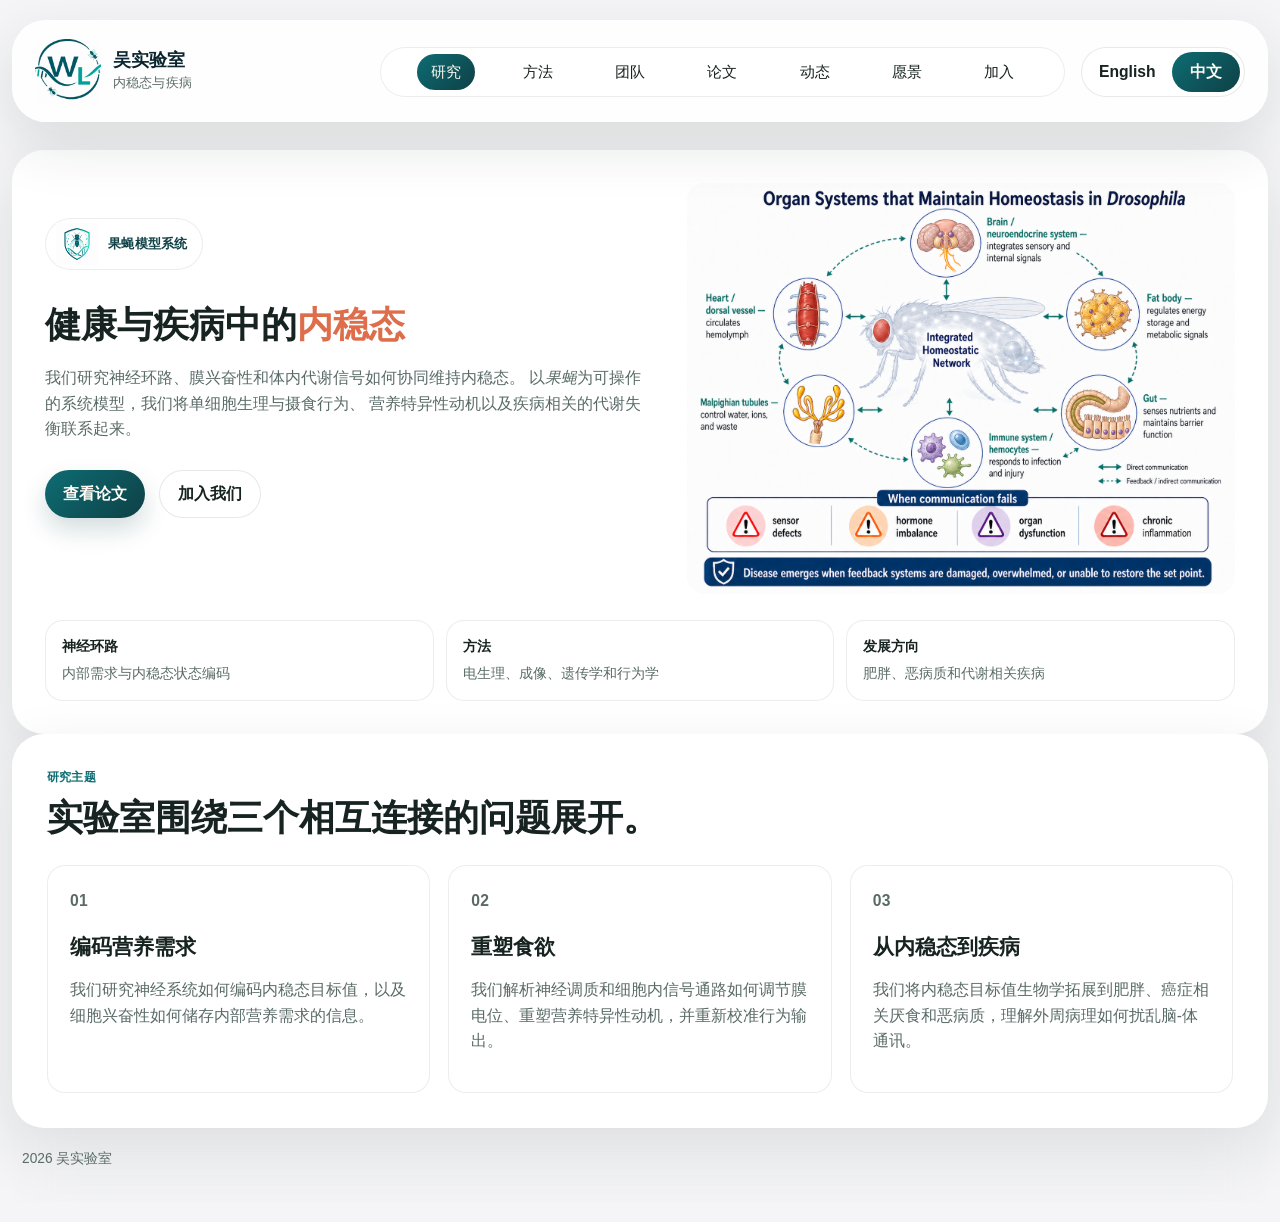
==== commit 75068b3d: "Use him10 badge in model pill" ====
--- a/zh/index.html
+++ b/zh/index.html
@@ -13,7 +13,7 @@
     <script>
       document.documentElement.classList.add("has-js");
     </script>
-    <link rel="stylesheet" href="../styles.css?v=20260430-fly-cleanup" />
+    <link rel="stylesheet" href="../styles.css?v=20260430-him10-badge" />
   </head>
   <body>
     <div class="page-shell">
@@ -44,7 +44,7 @@
         <section class="hero">
           <div class="hero-copy reveal">
             <div class="model-pill">
-              <img src="../fly-badge-v2.svg" alt="" aria-hidden="true" />
+              <img src="../him10.png" alt="" aria-hidden="true" />
               <span>果蝇模型系统</span>
             </div>
             <h1 class="hero-title hero-title-one-line">
--- a/styles.css
+++ b/styles.css
@@ -383,8 +383,9 @@
 }
 
 .model-pill img {
-  width: 34px;
-  height: 26px;
+  width: 42px;
+  height: 42px;
+  margin: -4px 0;
   object-fit: contain;
 }
 
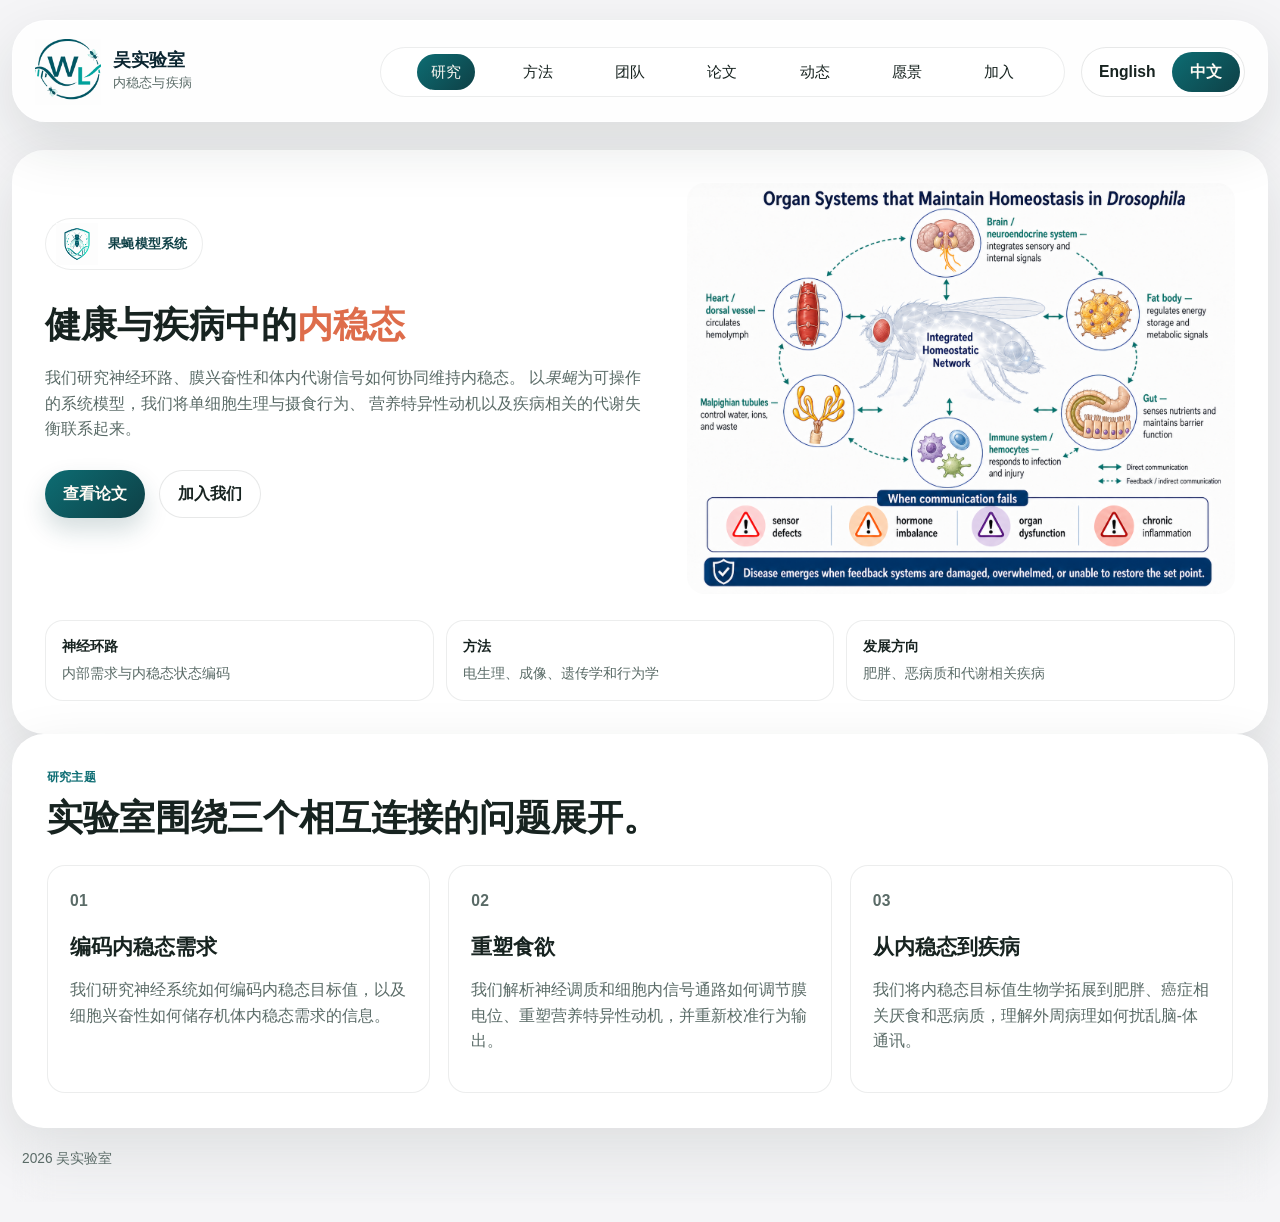
==== commit 61b379cd: "Update homeostatic need wording" ====
--- a/zh/index.html
+++ b/zh/index.html
@@ -99,9 +99,9 @@
           <div class="card-grid">
             <article class="feature-card reveal">
               <p class="card-index">01</p>
-              <h3>编码营养需求</h3>
+              <h3>编码内稳态需求</h3>
               <p>
-                我们研究神经系统如何编码内稳态目标值，以及细胞兴奋性如何储存内部营养需求的信息。
+                我们研究神经系统如何编码内稳态目标值，以及细胞兴奋性如何储存机体内稳态需求的信息。
               </p>
             </article>
             <article class="feature-card reveal">
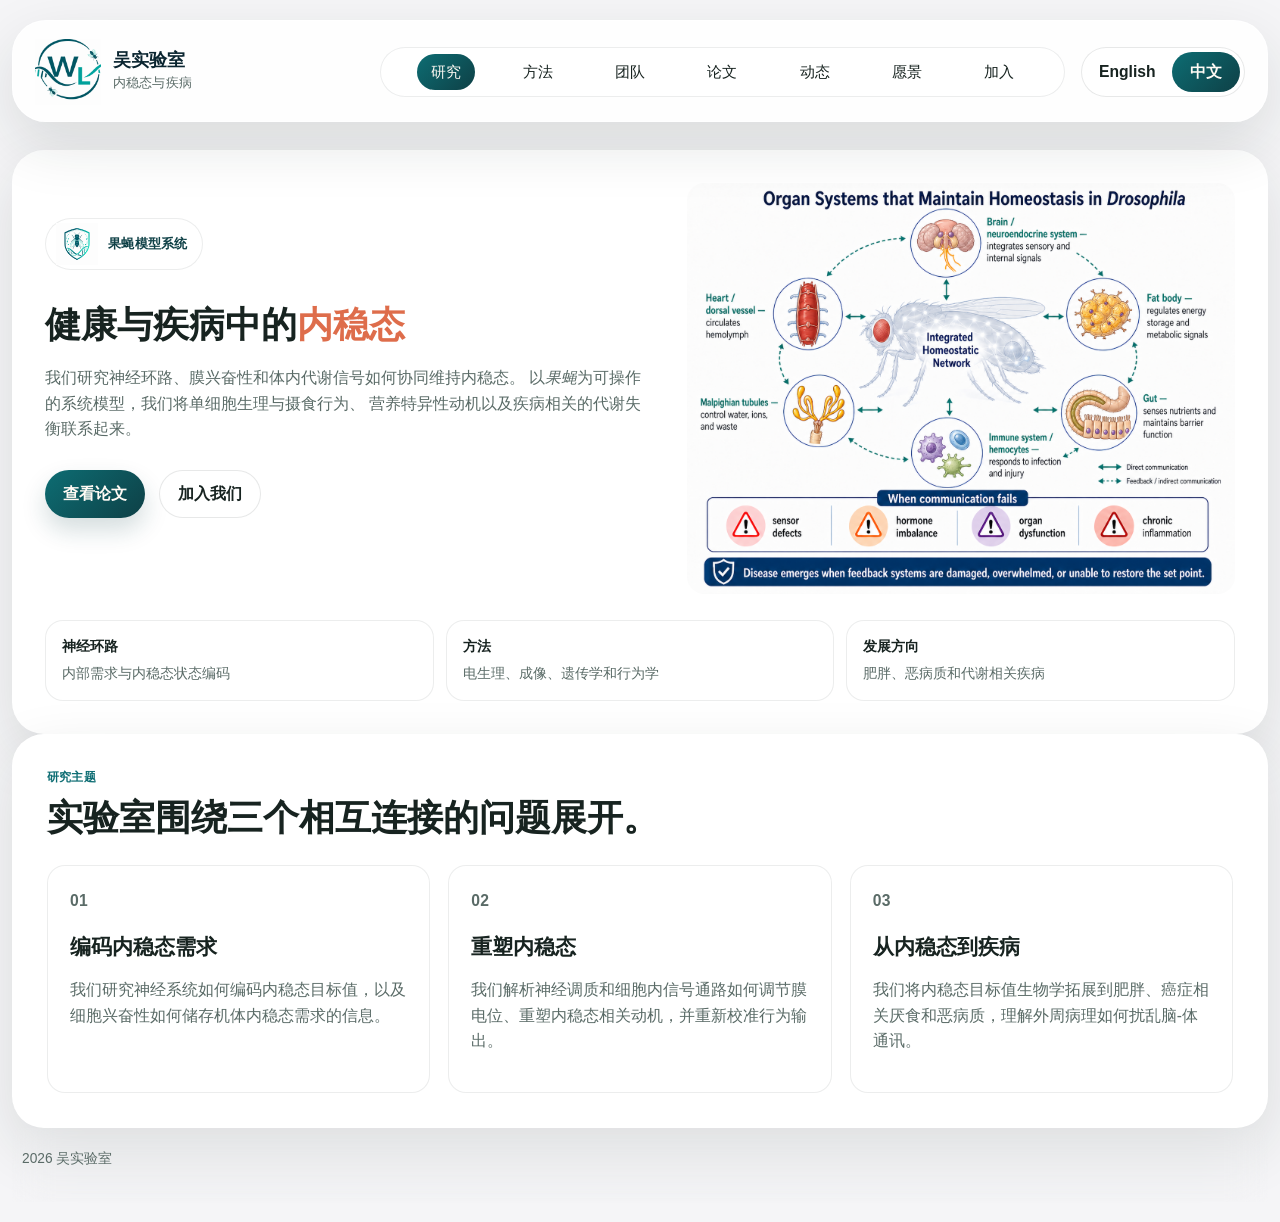
==== commit 73d6c065: "Update homeostasis theme wording" ====
--- a/zh/index.html
+++ b/zh/index.html
@@ -106,9 +106,9 @@
             </article>
             <article class="feature-card reveal">
               <p class="card-index">02</p>
-              <h3>重塑食欲</h3>
+              <h3>重塑内稳态</h3>
               <p>
-                我们解析神经调质和细胞内信号通路如何调节膜电位、重塑营养特异性动机，并重新校准行为输出。
+                我们解析神经调质和细胞内信号通路如何调节膜电位、重塑内稳态相关动机，并重新校准行为输出。
               </p>
             </article>
             <article class="feature-card reveal">
